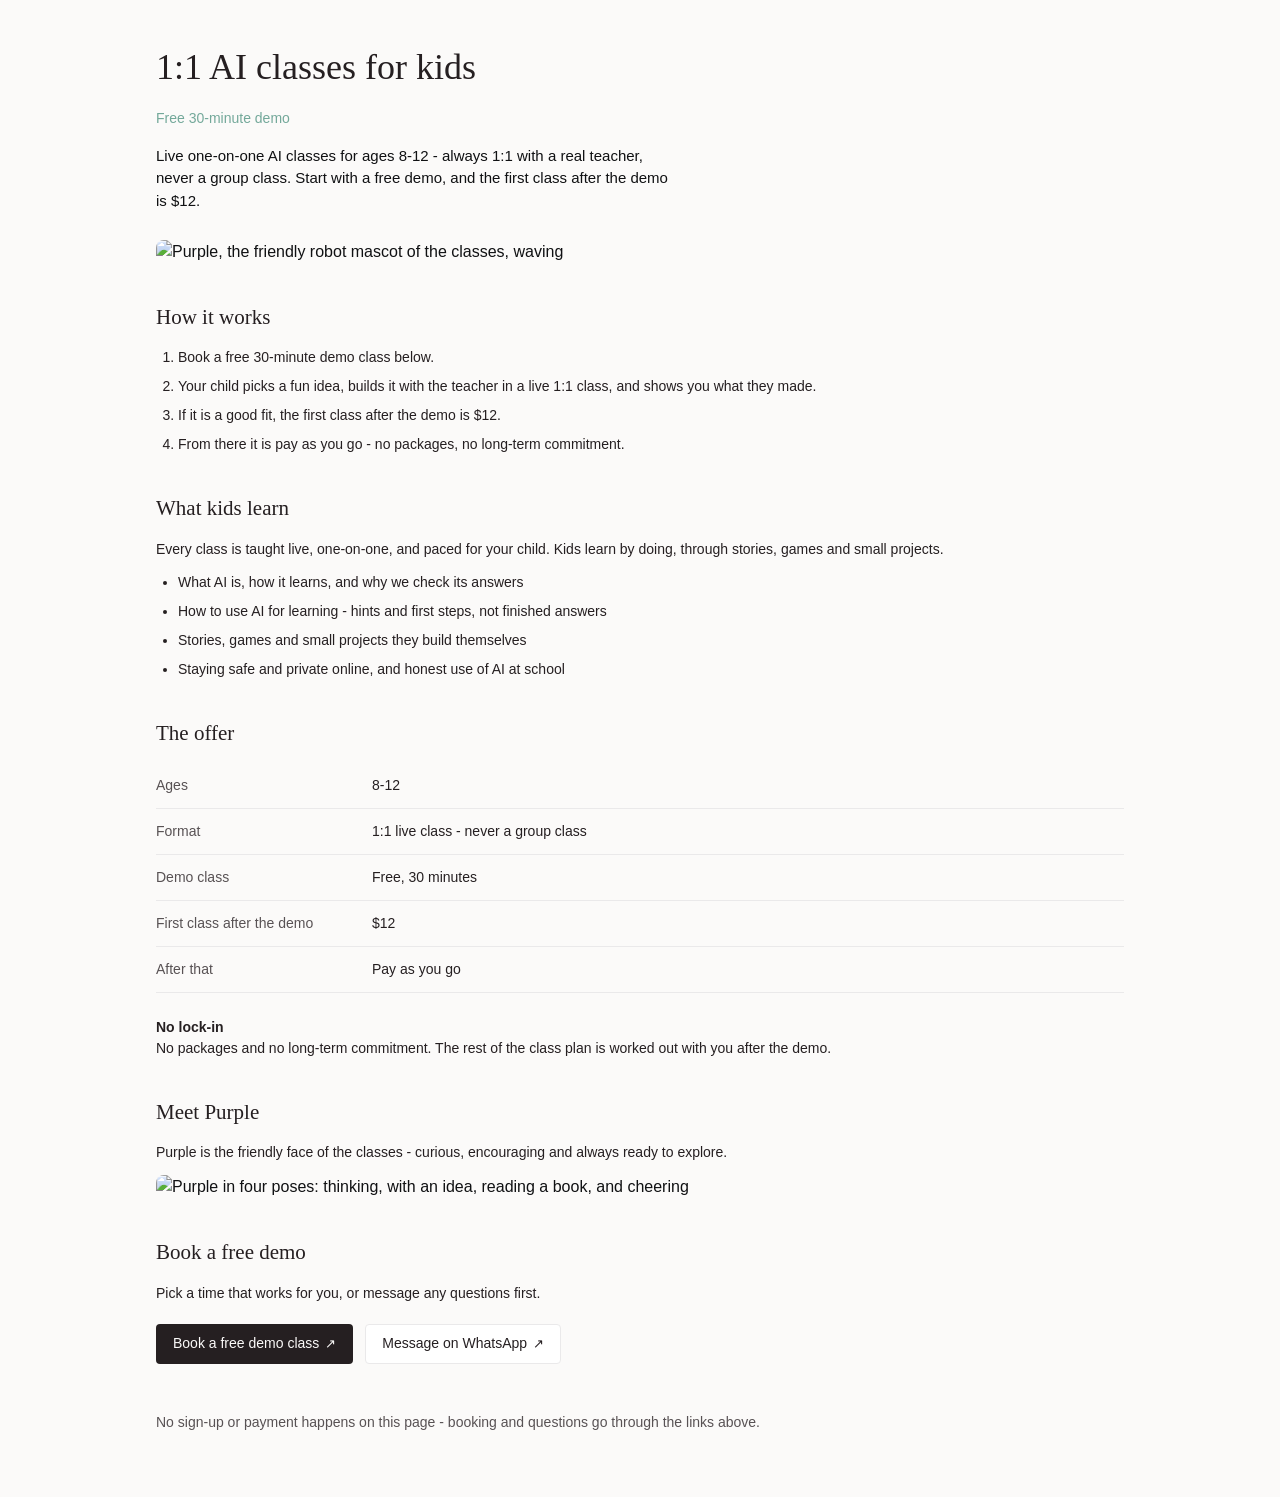
==== index.html @ 910df3b6 "Add files via upload" ====
<!DOCTYPE html>
<html lang="en">
<head>
  <meta charset="UTF-8" />
  <meta name="viewport" content="width=device-width, initial-scale=1.0" />
  <title>1:1 AI Classes for Kids</title>
  <meta name="description" content="Live one-on-one AI classes for ages 8-12 - always 1:1 with a real teacher, never a group class. Start with a free demo, and the first class after the demo is $12." />
  <meta property="og:title" content="1:1 AI Classes for Kids" />
  <meta property="og:description" content="Live one-on-one AI classes for ages 8-12 - always 1:1 with a real teacher, never a group class. Start with a free demo, and the first class after the demo is $12." />
  <meta property="og:image" content="assets/purple-hero.png" />
  <meta property="og:type" content="website" />
  <link rel="icon" type="image/png" href="assets/purple-hero.png" />
  <link rel="stylesheet" href="styles.css" />
</head>
<body>
  <main class="page">

    <header class="hero-header">
      <h1>1:1 AI classes for kids</h1>
      <p class="pill">Free 30-minute demo</p>
      <p class="intro">Live one-on-one AI classes for ages 8-12 - always 1:1 with a real teacher, never a group class. Start with a free demo, and the first class after the demo is $12.</p>
    </header>

    <figure class="photo">
      <img src="assets/purple-hero.png" alt="Purple, the friendly robot mascot of the classes, waving" />
    </figure>

    <section>
      <h2>How it works</h2>
      <ol class="steps">
        <li>Book a free 30-minute demo class below.</li>
        <li>Your child picks a fun idea, builds it with the teacher in a live 1:1 class, and shows you what they made.</li>
        <li>If it is a good fit, the first class after the demo is $12.</li>
        <li>From there it is pay as you go - no packages, no long-term commitment.</li>
      </ol>
    </section>

    <section>
      <h2>What kids learn</h2>
      <p>Every class is taught live, one-on-one, and paced for your child. Kids learn by doing, through stories, games and small projects.</p>
      <ul class="bullets">
        <li>What AI is, how it learns, and why we check its answers</li>
        <li>How to use AI for learning - hints and first steps, not finished answers</li>
        <li>Stories, games and small projects they build themselves</li>
        <li>Staying safe and private online, and honest use of AI at school</li>
      </ul>
    </section>

    <section>
      <h2>The offer</h2>
      <dl class="facts">
        <div class="fact-row"><dt>Ages</dt><dd>8-12</dd></div>
        <div class="fact-row"><dt>Format</dt><dd>1:1 live class - never a group class</dd></div>
        <div class="fact-row"><dt>Demo class</dt><dd>Free, 30 minutes</dd></div>
        <div class="fact-row"><dt>First class after the demo</dt><dd>$12</dd></div>
        <div class="fact-row"><dt>After that</dt><dd>Pay as you go</dd></div>
      </dl>
      <div class="callout">
        <p class="callout-title">No lock-in</p>
        <p>No packages and no long-term commitment. The rest of the class plan is worked out with you after the demo.</p>
      </div>
    </section>

    <section>
      <h2>Meet Purple</h2>
      <p>Purple is the friendly face of the classes - curious, encouraging and always ready to explore.</p>
      <figure class="photo">
        <img src="assets/purple-poses.png" alt="Purple in four poses: thinking, with an idea, reading a book, and cheering" />
      </figure>
    </section>

    <section>
      <h2>Book a free demo</h2>
      <p>Pick a time that works for you, or message any questions first.</p>
      <div class="cta-row">
        <a class="btn btn-primary" href="https://calendly.com/arunjackson293/kids-ai-demo-free-30-min" target="_blank" rel="noopener">Book a free demo class <span class="arrow" aria-hidden="true">&#8599;</span></a>
        <a class="btn btn-secondary" href="https://wa.me/919880494125" target="_blank" rel="noopener">Message on WhatsApp <span class="arrow" aria-hidden="true">&#8599;</span></a>
      </div>
    </section>

    <footer class="closing">
      <p>No sign-up or payment happens on this page - booking and questions go through the links above.</p>
    </footer>

  </main>
</body>
</html>
---- styles.css ----
/* 1:1 AI Classes for Kids - standalone landing page */

:root {
  --page-bg: #fbfaf9;
  --ink: #251f21;
  --ink-2: #585254;
  --body-ink: #101113;
  --hairline: #eae9ea;
  --accent-green: #73a89a;
  --serif: Georgia, "Times New Roman", serif;
  --sans: -apple-system, BlinkMacSystemFont, "Segoe UI", "Helvetica Neue", Arial, sans-serif;
}

* { box-sizing: border-box; }

html, body { margin: 0; padding: 0; }

body {
  background: var(--page-bg);
  color: var(--body-ink);
  font-family: var(--sans);
  font-size: 16px;
  line-height: 1.5;
  -webkit-font-smoothing: antialiased;
}

.page {
  max-width: 1040px;
  margin: 0 auto;
  padding: 48px 36px 64px;
}

h1 {
  font-family: var(--serif);
  font-weight: 400;
  font-size: 36px;
  line-height: 1.1;
  color: var(--ink);
  margin: 0 0 20px;
}

h2 {
  font-family: var(--serif);
  font-weight: 400;
  font-size: 21px;
  line-height: 1.3;
  color: var(--ink);
  margin: 0 0 16px;
}

p { margin: 0 0 12px; }

.pill {
  color: var(--accent-green);
  font-size: 14px;
  margin: 0 0 16px;
}

.intro {
  font-size: 15px;
  max-width: 62ch;
  margin: 0 0 28px;
}

.photo {
  margin: 0 0 40px;
}

.photo img {
  display: block;
  width: 100%;
  height: auto;
  border-radius: 8px;
}

section { margin: 0 0 40px; }

.steps, .bullets {
  margin: 0;
  padding-left: 22px;
  font-size: 14px;
  color: var(--ink);
}

.steps li, .bullets li { margin: 0 0 8px; }

section > p { font-size: 14px; color: var(--ink); }

.facts {
  margin: 0 0 24px;
  font-size: 14px;
}

.fact-row {
  display: grid;
  grid-template-columns: 200px 1fr;
  gap: 16px;
  padding: 12px 0;
  border-bottom: 1px solid var(--hairline);
}

.fact-row dt { color: var(--ink-2); margin: 0; }
.fact-row dd { color: var(--ink); margin: 0; }

.callout { margin: 0 0 8px; }

.callout-title {
  font-weight: 700;
  font-size: 14px;
  color: var(--ink);
  margin: 0 0 6px;
}

.callout p { font-size: 14px; color: var(--ink); margin: 0; }

.cta-row {
  display: flex;
  flex-wrap: wrap;
  gap: 12px;
  margin-top: 20px;
}

.btn {
  display: inline-flex;
  align-items: center;
  gap: 6px;
  height: 40px;
  padding: 0 16px;
  border-radius: 4px;
  font-size: 14px;
  font-family: var(--sans);
  text-decoration: none;
  border: 1px solid transparent;
}

.btn-primary {
  background: var(--ink);
  color: var(--page-bg);
}

.btn-secondary {
  background: #ffffff;
  color: var(--ink);
  border-color: var(--hairline);
}

.btn .arrow { font-size: 13px; line-height: 1; }

.closing {
  margin-top: 48px;
  color: var(--ink-2);
  font-size: 14px;
}

.closing p { margin: 0; }

@media (max-width: 600px) {
  .page { padding: 32px 20px 48px; }
  h1 { font-size: 30px; }
  .fact-row { grid-template-columns: 1fr; gap: 2px; }
  .btn { width: 100%; justify-content: center; }
}
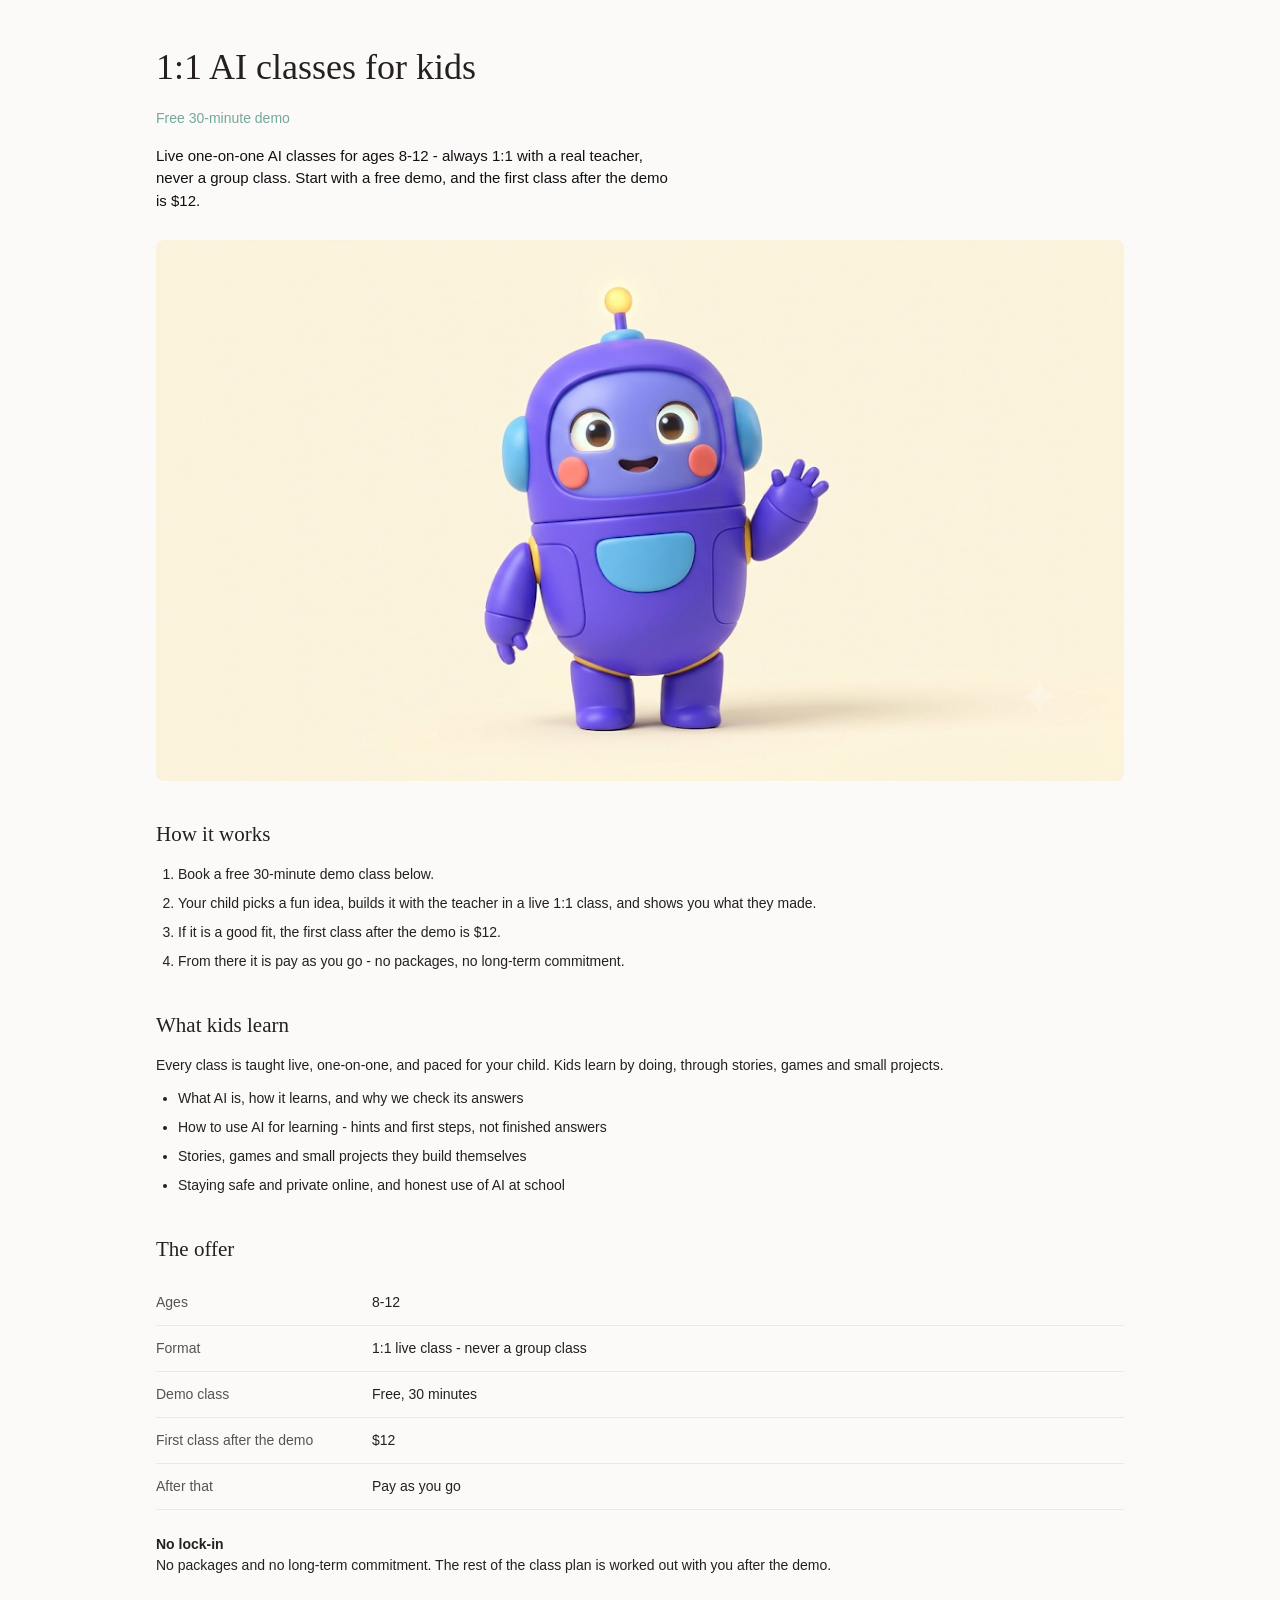
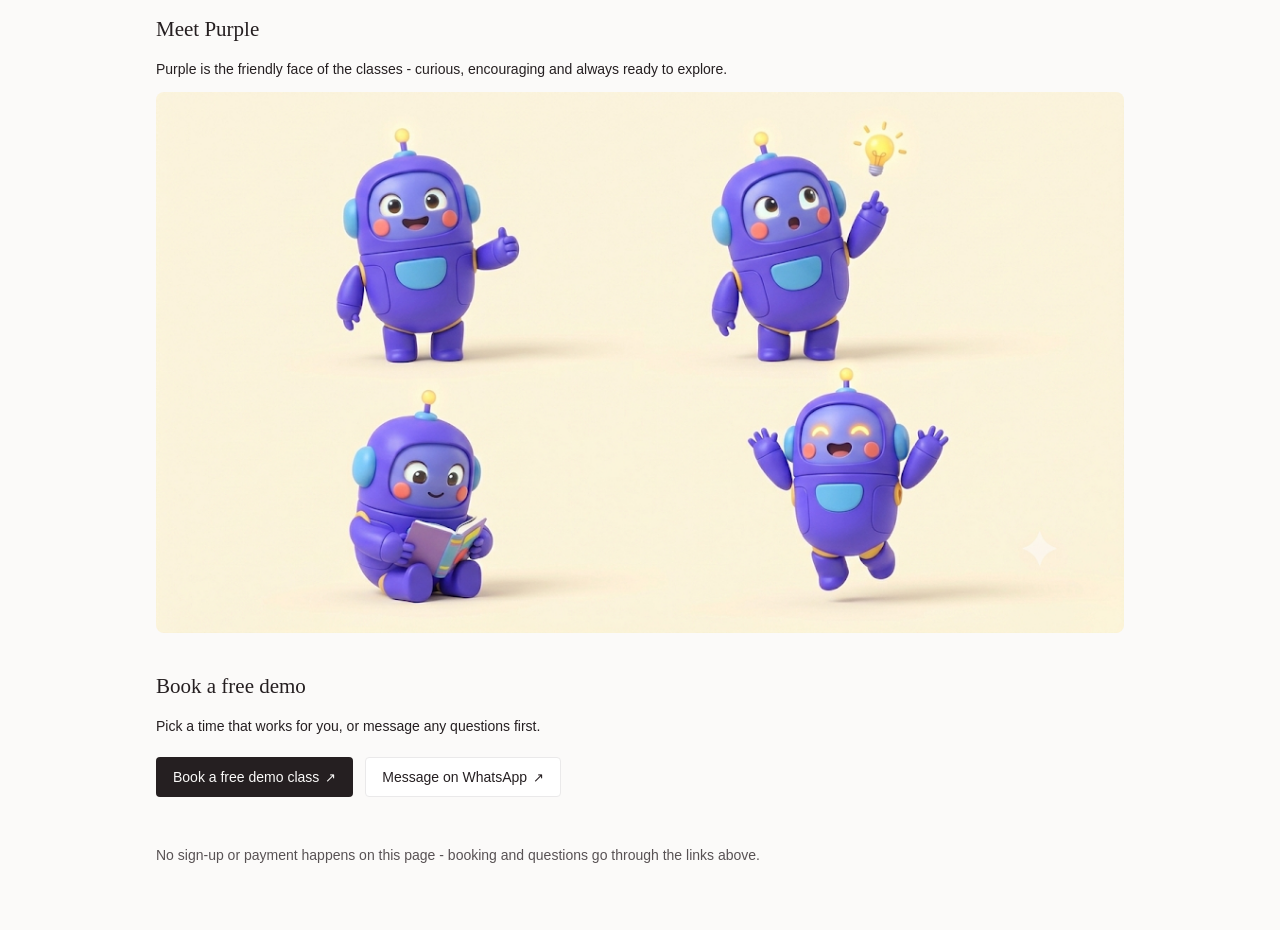
==== commit 613cccc5: "Remove 'assets/' prefix from image sources" ====
--- a/index.html
+++ b/index.html
@@ -22,7 +22,7 @@
     </header>
 
     <figure class="photo">
-      <img src="assets/purple-hero.png" alt="Purple, the friendly robot mascot of the classes, waving" />
+      <img src="purple-hero.png" alt="Purple, the friendly robot mascot of the classes, waving" />
     </figure>
 
     <section>
@@ -65,7 +65,7 @@
       <h2>Meet Purple</h2>
       <p>Purple is the friendly face of the classes - curious, encouraging and always ready to explore.</p>
       <figure class="photo">
-        <img src="assets/purple-poses.png" alt="Purple in four poses: thinking, with an idea, reading a book, and cheering" />
+        <img src="purple-poses.png" alt="Purple in four poses: thinking, with an idea, reading a book, and cheering" />
       </figure>
     </section>
 
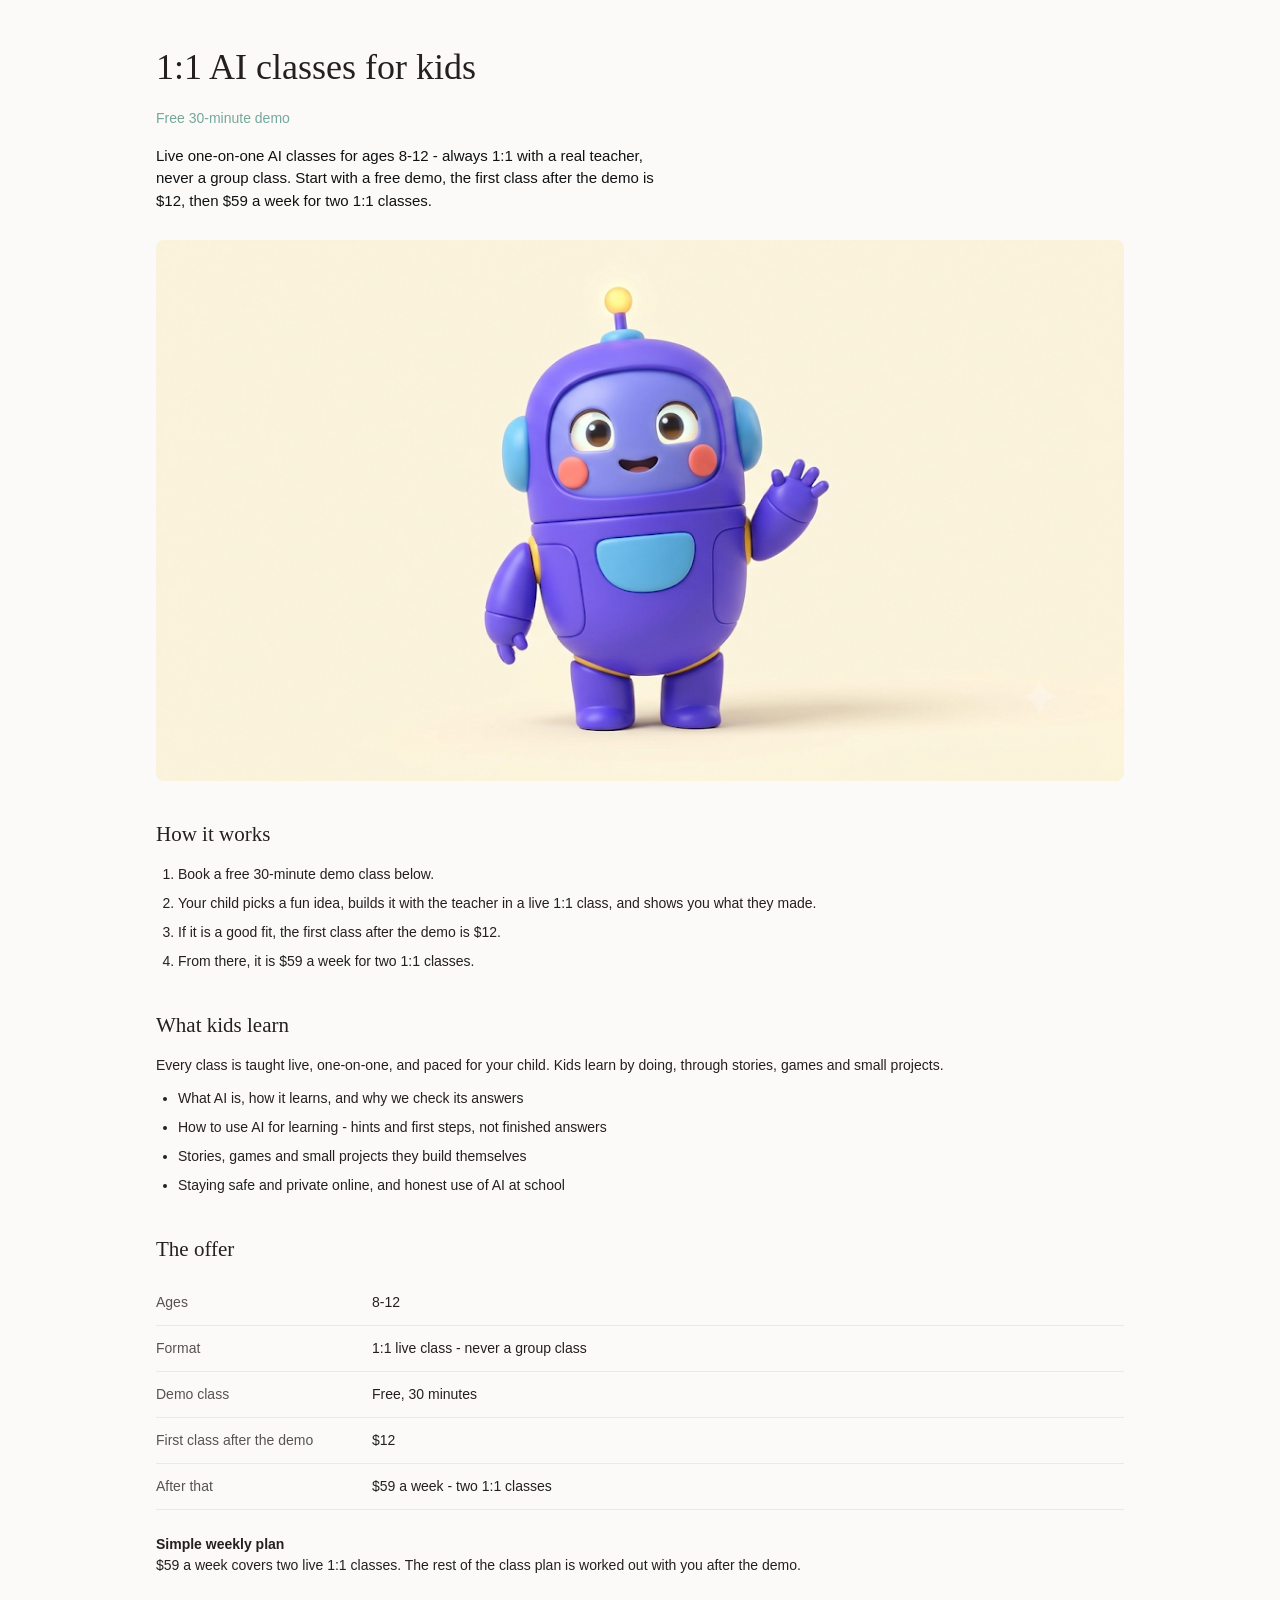
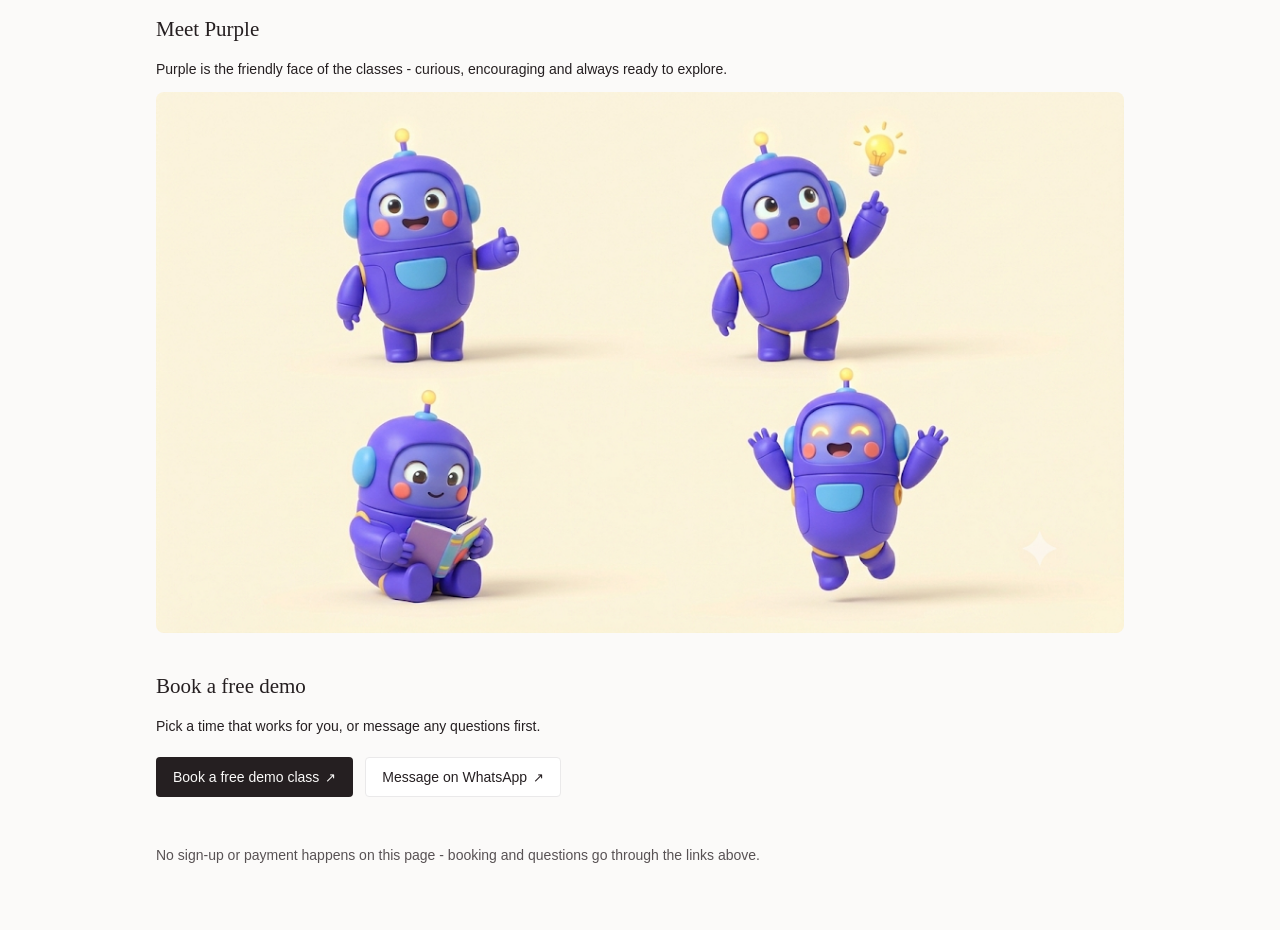
==== commit 09b88ab0: "Add files via upload" ====
--- a/index.html
+++ b/index.html
@@ -4,13 +4,17 @@
   <meta charset="UTF-8" />
   <meta name="viewport" content="width=device-width, initial-scale=1.0" />
   <title>1:1 AI Classes for Kids</title>
-  <meta name="description" content="Live one-on-one AI classes for ages 8-12 - always 1:1 with a real teacher, never a group class. Start with a free demo, and the first class after the demo is $12." />
+  <meta name="description" content="Live one-on-one AI classes for ages 8-12 - always 1:1 with a real teacher, never a group class. Start with a free demo, the first class after the demo is $12, then $59 a week for two 1:1 classes." />
   <meta property="og:title" content="1:1 AI Classes for Kids" />
-  <meta property="og:description" content="Live one-on-one AI classes for ages 8-12 - always 1:1 with a real teacher, never a group class. Start with a free demo, and the first class after the demo is $12." />
-  <meta property="og:image" content="assets/purple-hero.png" />
+  <meta property="og:description" content="Live one-on-one AI classes for ages 8-12 - always 1:1 with a real teacher, never a group class. Start with a free demo, the first class after the demo is $12, then $59 a week for two 1:1 classes." />
+  <meta property="og:image" content="https://arunjackson.github.io/PurpleClasses/purple-hero.png" />
   <meta property="og:type" content="website" />
-  <link rel="icon" type="image/png" href="assets/purple-hero.png" />
+<link rel="icon" href="favicon.ico">
+<link rel="icon" type="image/png" sizes="32x32" href="favicon-32.png">
+<link rel="icon" type="image/png" sizes="16x16" href="favicon-16.png">
+<link rel="apple-touch-icon" href="apple-touch-icon.png">
   <link rel="stylesheet" href="styles.css" />
+  
 </head>
 <body>
   <main class="page">
@@ -18,7 +22,7 @@
     <header class="hero-header">
       <h1>1:1 AI classes for kids</h1>
       <p class="pill">Free 30-minute demo</p>
-      <p class="intro">Live one-on-one AI classes for ages 8-12 - always 1:1 with a real teacher, never a group class. Start with a free demo, and the first class after the demo is $12.</p>
+      <p class="intro">Live one-on-one AI classes for ages 8-12 - always 1:1 with a real teacher, never a group class. Start with a free demo, the first class after the demo is $12, then $59 a week for two 1:1 classes.</p>
     </header>
 
     <figure class="photo">
@@ -31,7 +35,7 @@
         <li>Book a free 30-minute demo class below.</li>
         <li>Your child picks a fun idea, builds it with the teacher in a live 1:1 class, and shows you what they made.</li>
         <li>If it is a good fit, the first class after the demo is $12.</li>
-        <li>From there it is pay as you go - no packages, no long-term commitment.</li>
+        <li>From there, it is $59 a week for two 1:1 classes.</li>
       </ol>
     </section>
 
@@ -53,11 +57,11 @@
         <div class="fact-row"><dt>Format</dt><dd>1:1 live class - never a group class</dd></div>
         <div class="fact-row"><dt>Demo class</dt><dd>Free, 30 minutes</dd></div>
         <div class="fact-row"><dt>First class after the demo</dt><dd>$12</dd></div>
-        <div class="fact-row"><dt>After that</dt><dd>Pay as you go</dd></div>
+        <div class="fact-row"><dt>After that</dt><dd>$59 a week - two 1:1 classes</dd></div>
       </dl>
       <div class="callout">
-        <p class="callout-title">No lock-in</p>
-        <p>No packages and no long-term commitment. The rest of the class plan is worked out with you after the demo.</p>
+        <p class="callout-title">Simple weekly plan</p>
+        <p>$59 a week covers two live 1:1 classes. The rest of the class plan is worked out with you after the demo.</p>
       </div>
     </section>
 
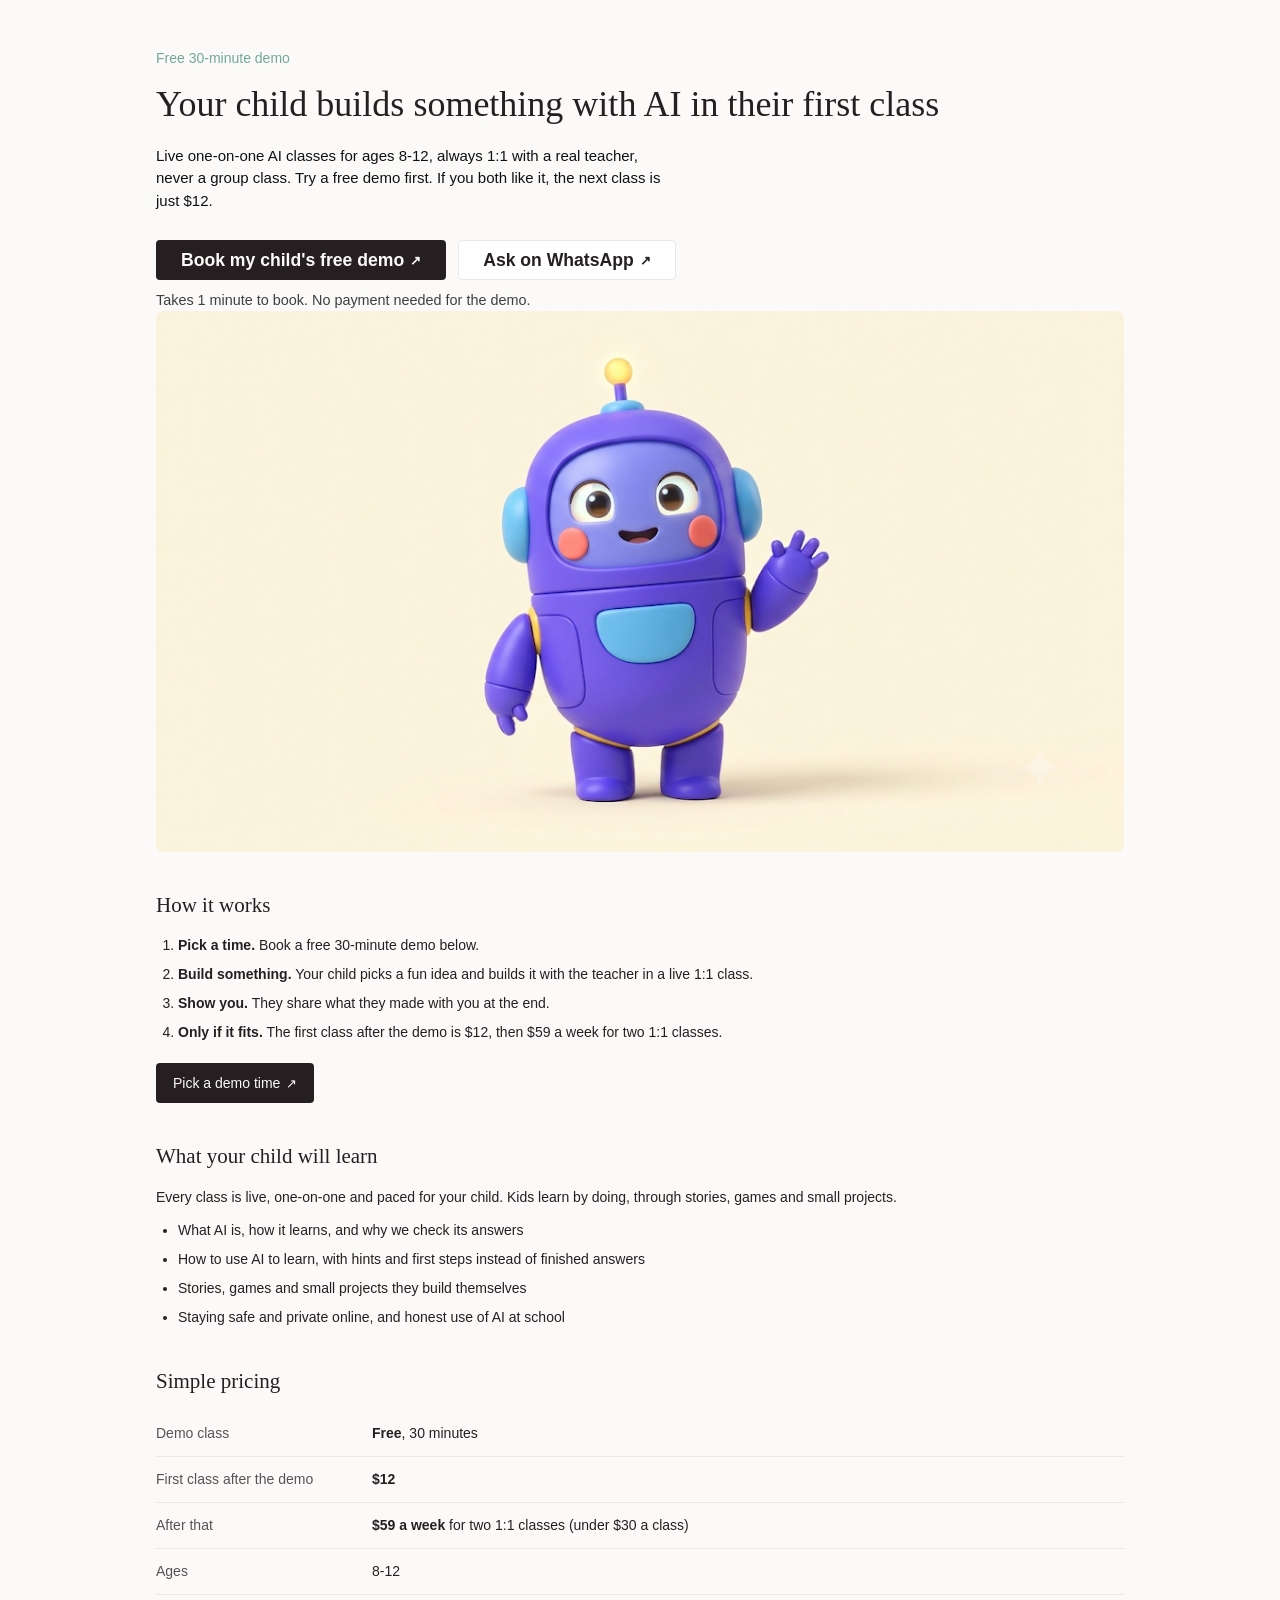
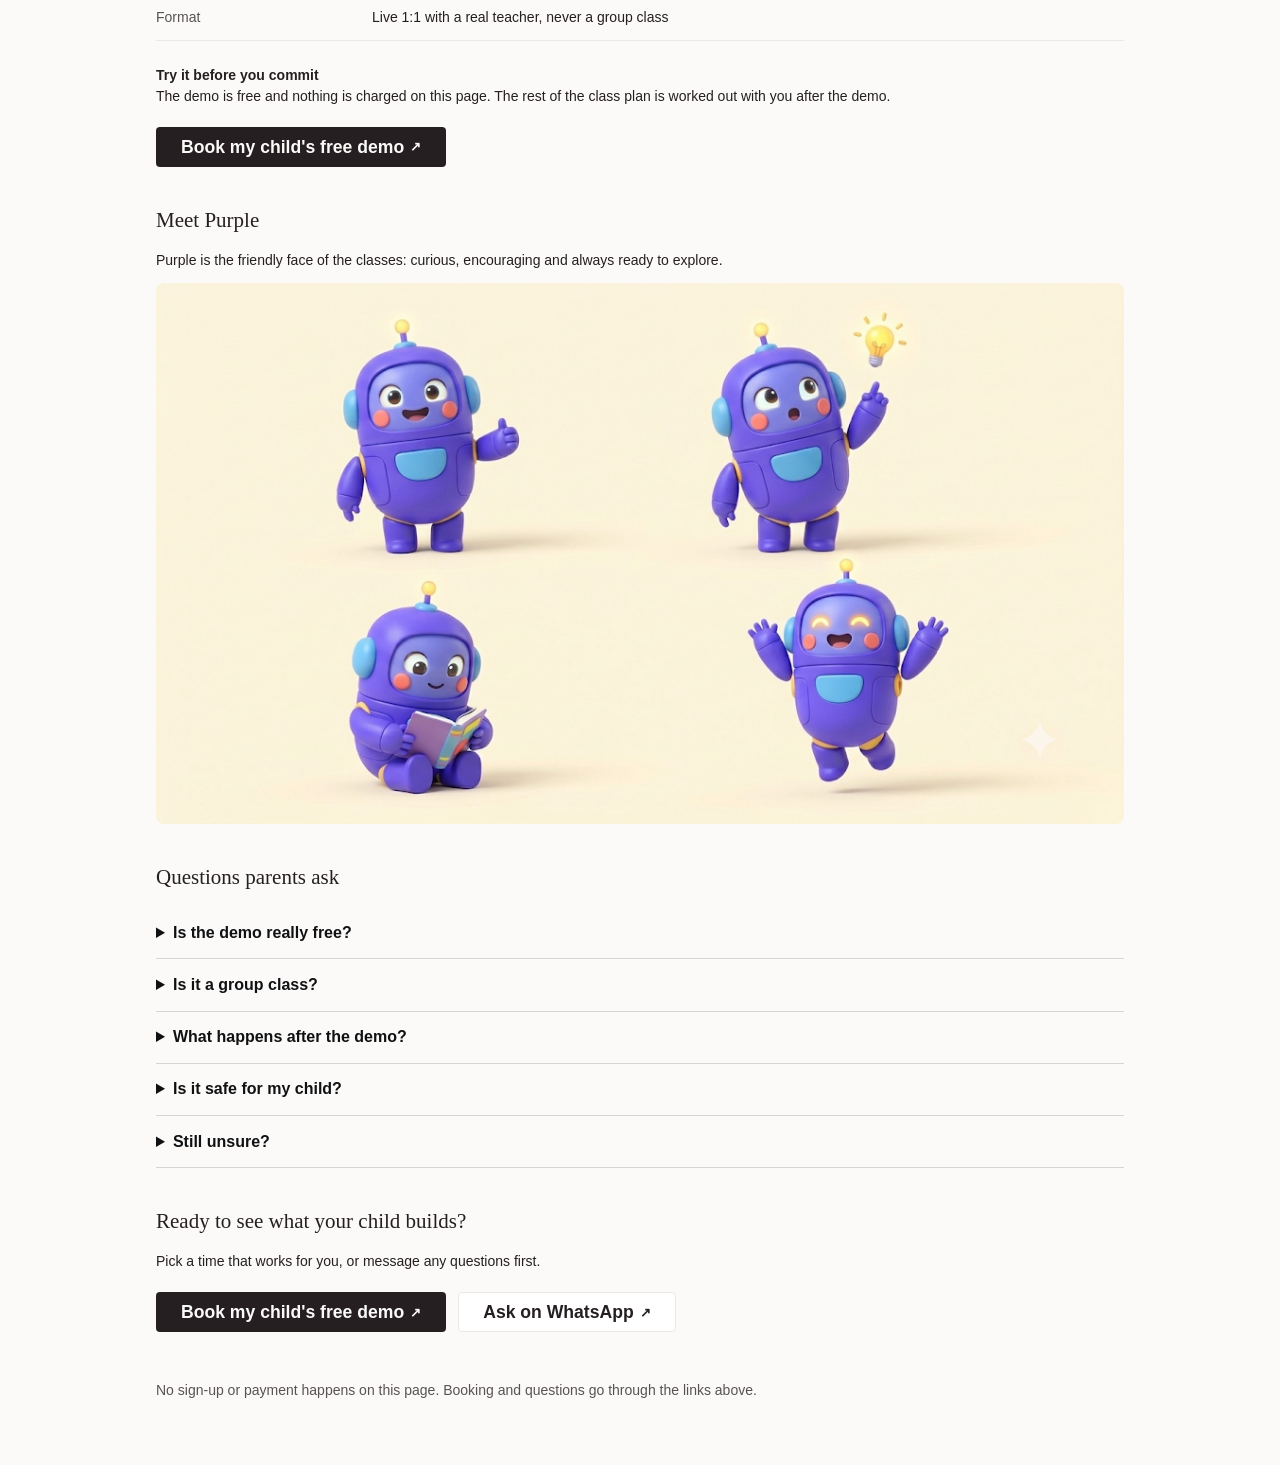
==== commit 451e08d5: "Revise HTML structure and content for clarity Updated the title, meta descriptions, and various text" ====
--- a/index.html
+++ b/index.html
@@ -3,89 +3,149 @@
 <head>
   <meta charset="UTF-8" />
   <meta name="viewport" content="width=device-width, initial-scale=1.0" />
-  <title>1:1 AI Classes for Kids</title>
-  <meta name="description" content="Live one-on-one AI classes for ages 8-12 - always 1:1 with a real teacher, never a group class. Start with a free demo, the first class after the demo is $12, then $59 a week for two 1:1 classes." />
-  <meta property="og:title" content="1:1 AI Classes for Kids" />
-  <meta property="og:description" content="Live one-on-one AI classes for ages 8-12 - always 1:1 with a real teacher, never a group class. Start with a free demo, the first class after the demo is $12, then $59 a week for two 1:1 classes." />
+  <title>Live 1:1 AI Classes for Kids Aged 8-12 | Free Demo</title>
+  <meta name="description" content="Your child builds a real AI project in a free 30-minute live demo with a real teacher - always 1:1, never a group class. Then $12 for the first class, $59 a week for two." />
+  <meta property="og:title" content="Free 30-min demo: live 1:1 AI classes for kids 8-12" />
+  <meta property="og:description" content="Your child builds something with AI in a live 1:1 class with a real teacher. Free demo, then $12 for the first class." />
   <meta property="og:image" content="https://arunjackson.github.io/PurpleClasses/purple-hero.png" />
   <meta property="og:type" content="website" />
-<link rel="icon" href="favicon.ico">
-<link rel="icon" type="image/png" sizes="32x32" href="favicon-32.png">
-<link rel="icon" type="image/png" sizes="16x16" href="favicon-16.png">
-<link rel="apple-touch-icon" href="apple-touch-icon.png">
+  <link rel="icon" href="favicon.ico">
+  <link rel="icon" type="image/png" sizes="32x32" href="favicon-32.png">
+  <link rel="icon" type="image/png" sizes="16x16" href="favicon-16.png">
+  <link rel="apple-touch-icon" href="apple-touch-icon.png">
   <link rel="stylesheet" href="styles.css" />
-  
+  <style>
+    /* Additions for conversion elements; safe to move into styles.css */
+    .cta-note { margin: .6rem 0 0; font-size: .9rem; opacity: .8; }
+    .cta-row { display: flex; flex-wrap: wrap; gap: .75rem; }
+    .btn-lg { padding: 1rem 1.5rem; font-size: 1.1rem; font-weight: 700; }
+    .price-line { font-weight: 600; margin: .75rem 0 0; }
+    .faq details { border-bottom: 1px solid rgba(128,128,128,.3); padding: .85rem 0; }
+    .faq summary { cursor: pointer; font-weight: 600; }
+    .faq details p { margin: .6rem 0 0; }
+    .sticky-cta { display: none; }
+    @media (max-width: 700px) {
+      .sticky-cta {
+        display: flex; gap: .5rem; position: fixed; left: 0; right: 0; bottom: 0; z-index: 50;
+        padding: .6rem .75rem calc(.6rem + env(safe-area-inset-bottom, 0px));
+        background: #fff; border-top: 1px solid rgba(0,0,0,.12);
+      }
+      .sticky-cta .btn { flex: 1; text-align: center; justify-content: center; }
+      body { padding-bottom: 4.5rem; }
+    }
+  </style>
 </head>
 <body>
   <main class="page">
 
     <header class="hero-header">
-      <h1>1:1 AI classes for kids</h1>
       <p class="pill">Free 30-minute demo</p>
-      <p class="intro">Live one-on-one AI classes for ages 8-12 - always 1:1 with a real teacher, never a group class. Start with a free demo, the first class after the demo is $12, then $59 a week for two 1:1 classes.</p>
+      <h1>Your child builds something with AI in their first class</h1>
+      <p class="intro">Live one-on-one AI classes for ages 8-12, always 1:1 with a real teacher, never a group class. Try a free demo first. If you both like it, the next class is just $12.</p>
+      <div class="cta-row">
+        <a class="btn btn-primary btn-lg" data-cta="hero-book" href="https://calendly.com/arunjackson293/kids-ai-demo-free-30-min?utm_source=landing&utm_medium=hero" target="_blank" rel="noopener">Book my child's free demo <span class="arrow" aria-hidden="true">&#8599;</span></a>
+        <a class="btn btn-secondary btn-lg" data-cta="hero-whatsapp" href="https://wa.me/919880494125?text=Hi!%20I%20have%20a%20question%20about%20the%201%3A1%20AI%20classes%20for%20kids." target="_blank" rel="noopener">Ask on WhatsApp <span class="arrow" aria-hidden="true">&#8599;</span></a>
+      </div>
+      <p class="cta-note">Takes 1 minute to book. No payment needed for the demo.</p>
     </header>
 
     <figure class="photo">
-      <img src="purple-hero.png" alt="Purple, the friendly robot mascot of the classes, waving" />
+      <img src="purple-hero.png" alt="Purple, the friendly robot mascot of the classes, waving" fetchpriority="high" />
     </figure>
 
     <section>
       <h2>How it works</h2>
       <ol class="steps">
-        <li>Book a free 30-minute demo class below.</li>
-        <li>Your child picks a fun idea, builds it with the teacher in a live 1:1 class, and shows you what they made.</li>
-        <li>If it is a good fit, the first class after the demo is $12.</li>
-        <li>From there, it is $59 a week for two 1:1 classes.</li>
+        <li><strong>Pick a time.</strong> Book a free 30-minute demo below.</li>
+        <li><strong>Build something.</strong> Your child picks a fun idea and builds it with the teacher in a live 1:1 class.</li>
+        <li><strong>Show you.</strong> They share what they made with you at the end.</li>
+        <li><strong>Only if it fits.</strong> The first class after the demo is $12, then $59 a week for two 1:1 classes.</li>
       </ol>
+      <div class="cta-row">
+        <a class="btn btn-primary" data-cta="steps-book" href="https://calendly.com/arunjackson293/kids-ai-demo-free-30-min?utm_source=landing&utm_medium=how-it-works" target="_blank" rel="noopener">Pick a demo time <span class="arrow" aria-hidden="true">&#8599;</span></a>
+      </div>
     </section>
 
     <section>
-      <h2>What kids learn</h2>
-      <p>Every class is taught live, one-on-one, and paced for your child. Kids learn by doing, through stories, games and small projects.</p>
+      <h2>What your child will learn</h2>
+      <p>Every class is live, one-on-one and paced for your child. Kids learn by doing, through stories, games and small projects.</p>
       <ul class="bullets">
         <li>What AI is, how it learns, and why we check its answers</li>
-        <li>How to use AI for learning - hints and first steps, not finished answers</li>
+        <li>How to use AI to learn, with hints and first steps instead of finished answers</li>
         <li>Stories, games and small projects they build themselves</li>
         <li>Staying safe and private online, and honest use of AI at school</li>
       </ul>
     </section>
 
     <section>
-      <h2>The offer</h2>
+      <h2>Simple pricing</h2>
       <dl class="facts">
+        <div class="fact-row"><dt>Demo class</dt><dd><strong>Free</strong>, 30 minutes</dd></div>
+        <div class="fact-row"><dt>First class after the demo</dt><dd><strong>$12</strong></dd></div>
+        <div class="fact-row"><dt>After that</dt><dd><strong>$59 a week</strong> for two 1:1 classes (under $30 a class)</dd></div>
         <div class="fact-row"><dt>Ages</dt><dd>8-12</dd></div>
-        <div class="fact-row"><dt>Format</dt><dd>1:1 live class - never a group class</dd></div>
-        <div class="fact-row"><dt>Demo class</dt><dd>Free, 30 minutes</dd></div>
-        <div class="fact-row"><dt>First class after the demo</dt><dd>$12</dd></div>
-        <div class="fact-row"><dt>After that</dt><dd>$59 a week - two 1:1 classes</dd></div>
+        <div class="fact-row"><dt>Format</dt><dd>Live 1:1 with a real teacher, never a group class</dd></div>
       </dl>
       <div class="callout">
-        <p class="callout-title">Simple weekly plan</p>
-        <p>$59 a week covers two live 1:1 classes. The rest of the class plan is worked out with you after the demo.</p>
+        <p class="callout-title">Try it before you commit</p>
+        <p>The demo is free and nothing is charged on this page. The rest of the class plan is worked out with you after the demo.</p>
+      </div>
+      <div class="cta-row">
+        <a class="btn btn-primary btn-lg" data-cta="pricing-book" href="https://calendly.com/arunjackson293/kids-ai-demo-free-30-min?utm_source=landing&utm_medium=pricing" target="_blank" rel="noopener">Book my child's free demo <span class="arrow" aria-hidden="true">&#8599;</span></a>
       </div>
     </section>
 
     <section>
       <h2>Meet Purple</h2>
-      <p>Purple is the friendly face of the classes - curious, encouraging and always ready to explore.</p>
+      <p>Purple is the friendly face of the classes: curious, encouraging and always ready to explore.</p>
       <figure class="photo">
-        <img src="purple-poses.png" alt="Purple in four poses: thinking, with an idea, reading a book, and cheering" />
+        <img src="purple-poses.png" alt="Purple in four poses: thinking, with an idea, reading a book, and cheering" loading="lazy" />
       </figure>
     </section>
 
+    <section class="faq">
+      <h2>Questions parents ask</h2>
+      <details>
+        <summary>Is the demo really free?</summary>
+        <p>Yes. The 30-minute demo is free, and nothing is paid on this page.</p>
+      </details>
+      <details>
+        <summary>Is it a group class?</summary>
+        <p>No. Every class is live and one-on-one with a real teacher.</p>
+      </details>
+      <details>
+        <summary>What happens after the demo?</summary>
+        <p>If it is a good fit, the first class is $12. After that it is $59 a week for two 1:1 classes, and we work out the class plan with you.</p>
+      </details>
+      <details>
+        <summary>Is it safe for my child?</summary>
+        <p>Safety is part of what we teach: staying private online, checking AI's answers, and using AI honestly at school.</p>
+      </details>
+      <details>
+        <summary>Still unsure?</summary>
+        <p>Message us on WhatsApp and we will answer before you book.</p>
+      </details>
+    </section>
+
     <section>
-      <h2>Book a free demo</h2>
+      <h2>Ready to see what your child builds?</h2>
       <p>Pick a time that works for you, or message any questions first.</p>
       <div class="cta-row">
-        <a class="btn btn-primary" href="https://calendly.com/arunjackson293/kids-ai-demo-free-30-min" target="_blank" rel="noopener">Book a free demo class <span class="arrow" aria-hidden="true">&#8599;</span></a>
-        <a class="btn btn-secondary" href="https://wa.me/919880494125" target="_blank" rel="noopener">Message on WhatsApp <span class="arrow" aria-hidden="true">&#8599;</span></a>
+        <a class="btn btn-primary btn-lg" data-cta="final-book" href="https://calendly.com/arunjackson293/kids-ai-demo-free-30-min?utm_source=landing&utm_medium=footer" target="_blank" rel="noopener">Book my child's free demo <span class="arrow" aria-hidden="true">&#8599;</span></a>
+        <a class="btn btn-secondary btn-lg" data-cta="final-whatsapp" href="https://wa.me/919880494125?text=Hi!%20I%20have%20a%20question%20about%20the%201%3A1%20AI%20classes%20for%20kids." target="_blank" rel="noopener">Ask on WhatsApp <span class="arrow" aria-hidden="true">&#8599;</span></a>
       </div>
     </section>
 
     <footer class="closing">
-      <p>No sign-up or payment happens on this page - booking and questions go through the links above.</p>
+      <p>No sign-up or payment happens on this page. Booking and questions go through the links above.</p>
     </footer>
 
   </main>
+
+  <!-- Sticky mobile CTA: keeps the booking button one tap away while scrolling -->
+  <div class="sticky-cta">
+    <a class="btn btn-primary" data-cta="sticky-book" href="https://calendly.com/arunjackson293/kids-ai-demo-free-30-min?utm_source=landing&utm_medium=sticky" target="_blank" rel="noopener">Book free demo</a>
+    <a class="btn btn-secondary" data-cta="sticky-whatsapp" href="https://wa.me/919880494125?text=Hi!%20I%20have%20a%20question%20about%20the%201%3A1%20AI%20classes%20for%20kids." target="_blank" rel="noopener">WhatsApp</a>
+  </div>
 </body>
 </html>
